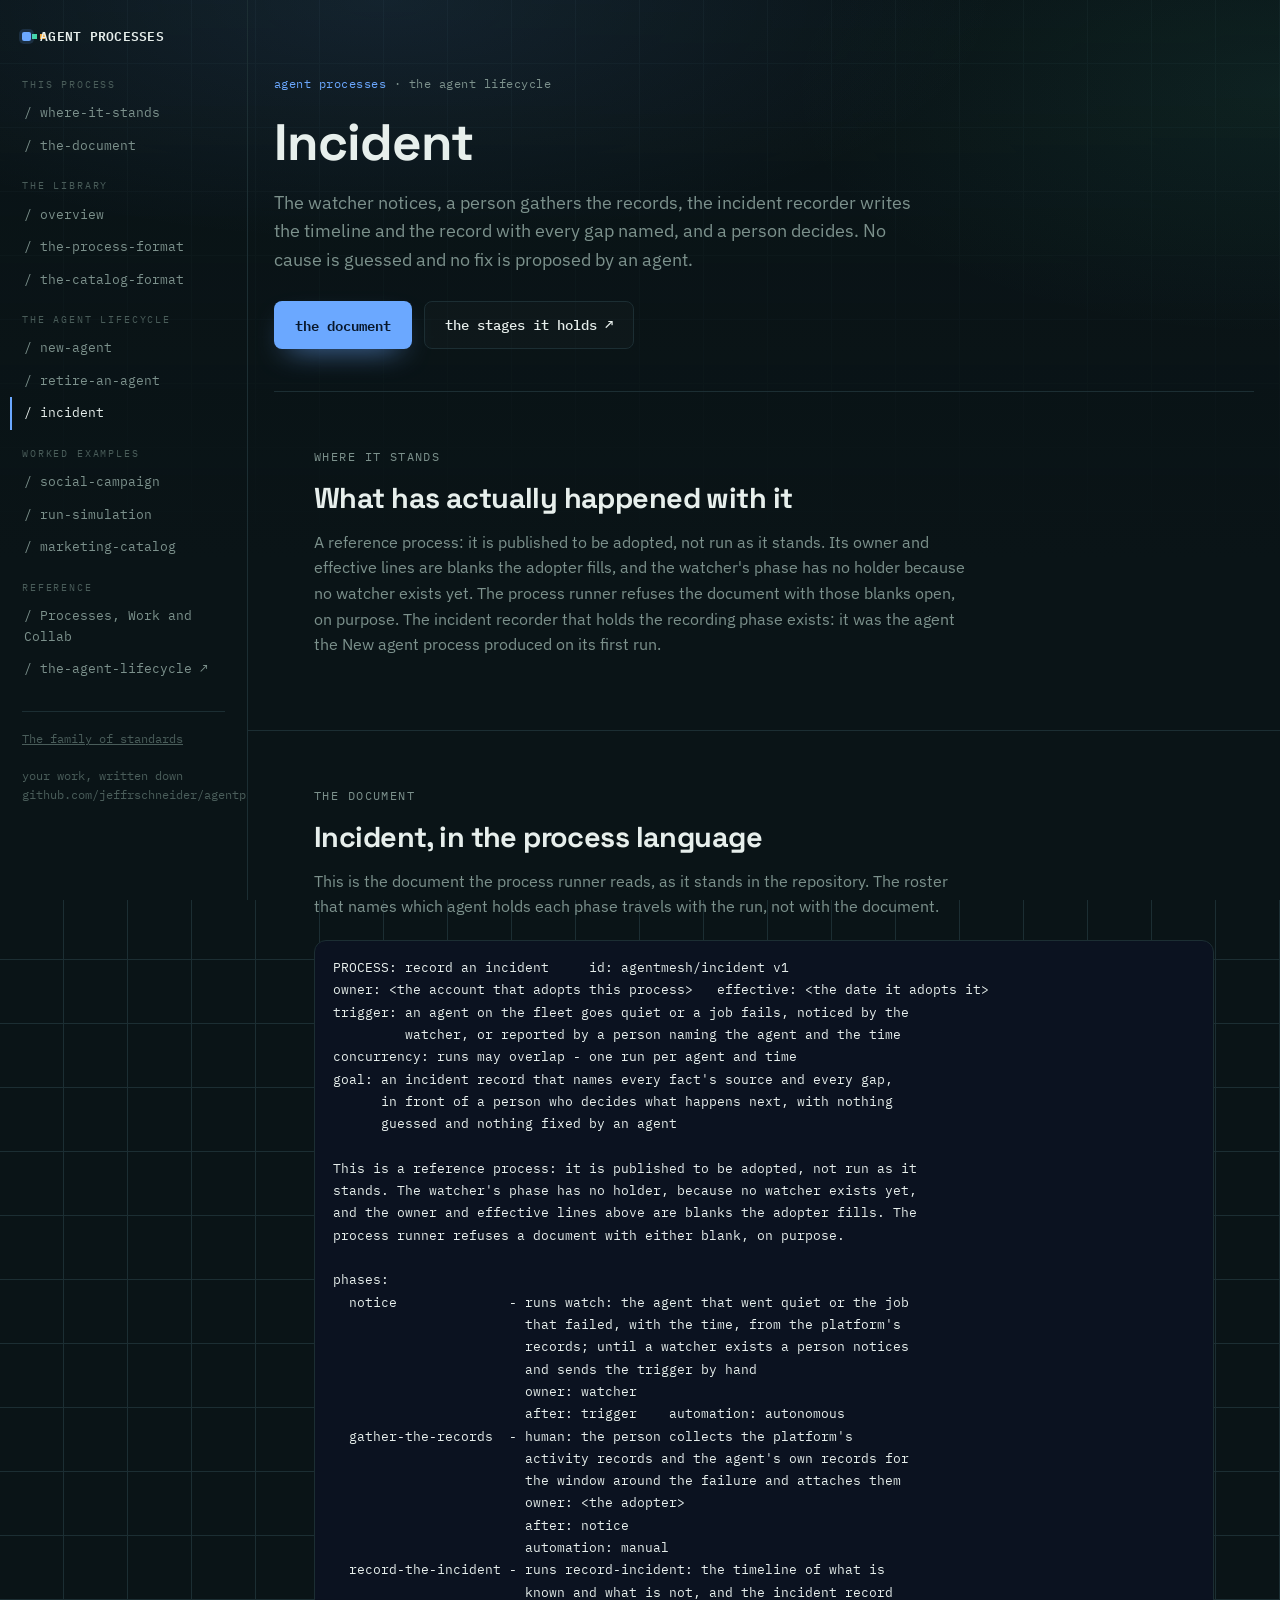
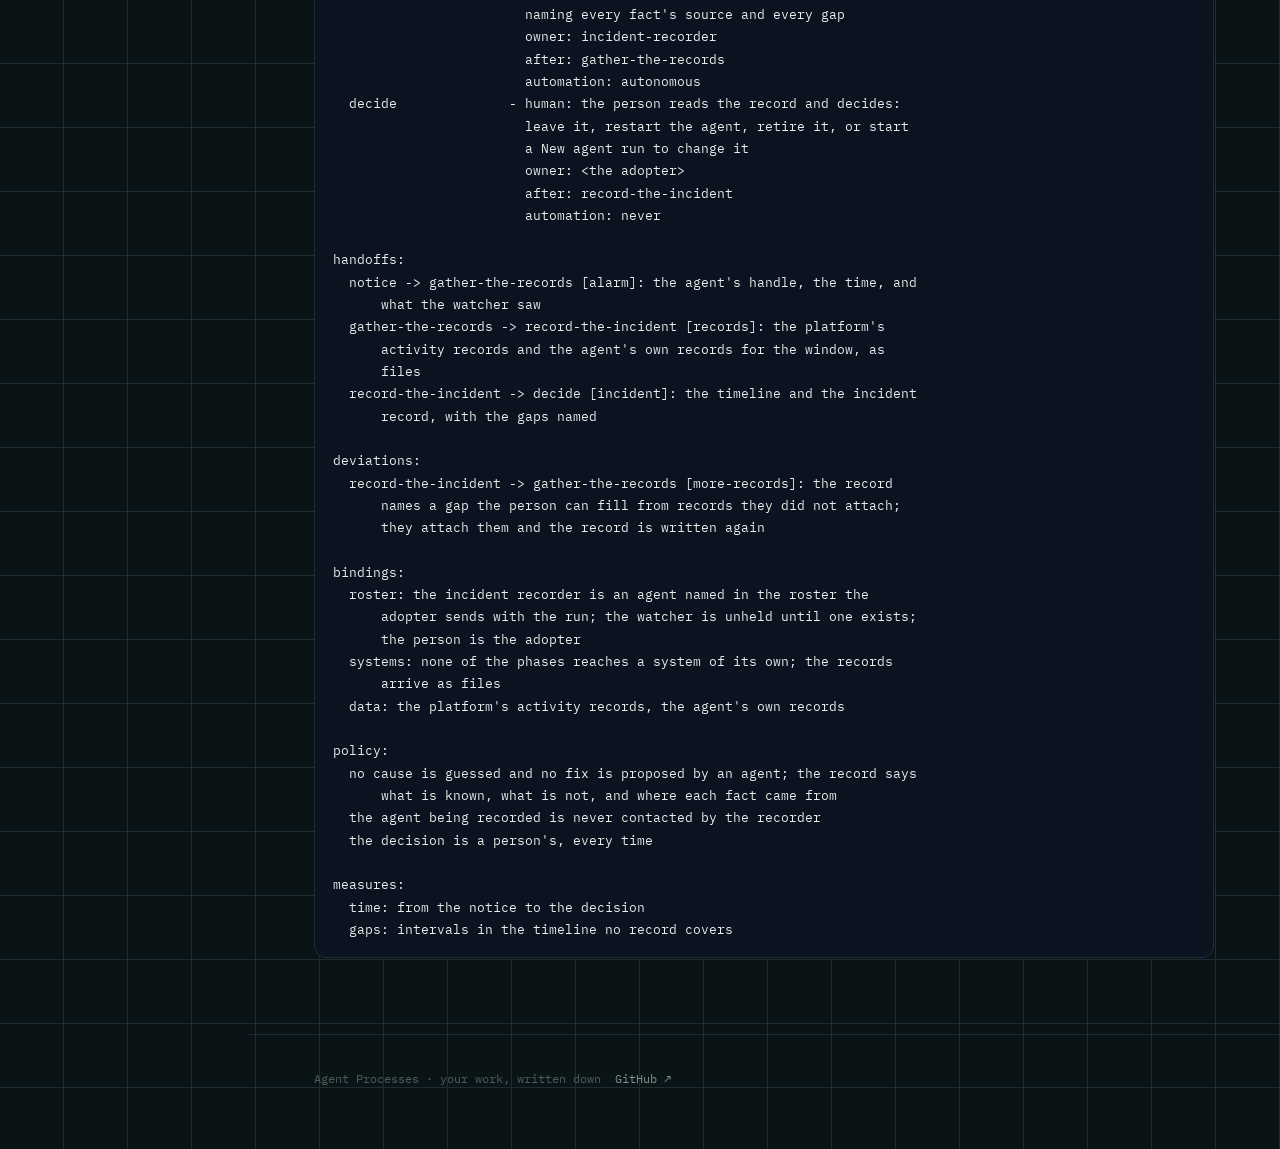
==== incident.html @ 7c1b712c "The agent lifecycle's three processes: New agent, Retire an agent, Incident Each page carries the do" ====
<!DOCTYPE html>
<html lang="en">
<head>
  <meta charset="UTF-8">
  <meta name="viewport" content="width=device-width, initial-scale=1.0">
  <title>Incident · a reference process · Agent Processes</title>
  <meta name="description" content="The reference process for an agent that went quiet or a job that failed: notice, gather the records, record the incident, decide.">
  <link rel="icon" type="image/svg+xml" href="favicon.svg">
  <link rel="preconnect" href="https://fonts.googleapis.com">
  <link rel="preconnect" href="https://fonts.gstatic.com" crossorigin>
  <link href="https://fonts.googleapis.com/css2?family=Space+Grotesk:wght@500;600;700&family=IBM+Plex+Sans:wght@400;500;600&family=IBM+Plex+Mono:wght@400;500;600&display=swap" rel="stylesheet">
  <link rel="stylesheet" href="site.css">
</head>
<body>
  <div class="layout">
    <aside class="rail">
      <a class="brand" href="/"><span class="dot"></span>AGENT PROCESSES</a>
      <nav>
        <div class="grp">this process</div>
        <a href="#status">/ where-it-stands</a>
        <a href="#document">/ the-document</a>
        <div class="grp">the library</div>
        <a href="/">/ overview</a>
        <a href="/#format">/ the-process-format</a>
        <a href="/#catalog">/ the-catalog-format</a>
        <div class="grp">the agent lifecycle</div>
        <a href="new-agent.html">/ new-agent</a>
        <a href="retire-an-agent.html">/ retire-an-agent</a>
        <a class="on" href="incident.html">/ incident</a>
        <div class="grp">worked examples</div>
        <a href="social-campaign.html">/ social-campaign</a>
        <a href="run-simulation.html">/ run-simulation</a>
        <a href="marketing-catalog.html">/ marketing-catalog</a>
        <div class="grp">reference</div>
        <a href="processes-work-and-collab.html">/ Processes, Work and Collab</a>
        <a href="https://agenticdevelopment.ai/">/ the-agent-lifecycle &#8599;</a>
      </nav>
      <div class="foot"><a href="https://agentmesh.ai/standards.html">The family of standards</a><br><br>
      your work, written down<br>github.com/jeffrschneider/agentprocesses</div>
    </aside>
    <main class="main" id="top">
      <div class="wrap hero">
        <span class="eyebrow"><span class="tag">agent processes</span> &middot; the agent lifecycle</span>
        <h1>Incident</h1>
        <p class="lede">The watcher notices, a person gathers the records, the incident recorder writes the timeline and the record with every gap named, and a person decides. No cause is guessed and no fix is proposed by an agent.</p>
        <div class="cta">
          <a class="btn btn-lead" href="#document">the document</a>
          <a class="btn btn-ghost" href="https://agenticdevelopment.ai/stages.html">the stages it holds &#8599;</a>
        </div>
      </div>
      <section class="band" id="status">
        <div class="wrap">
          <p class="kicker">where it stands</p>
          <h2>What has actually happened with it</h2>
          <p>A reference process: it is published to be adopted, not run as it stands. Its owner and effective lines are blanks the adopter fills, and the watcher&#x27;s phase has no holder because no watcher exists yet. The process runner refuses the document with those blanks open, on purpose. The incident recorder that holds the recording phase exists: it was the agent the New agent process produced on its first run.</p>
        </div>
      </section>
      <section class="band" id="document">
        <div class="wrap">
          <p class="kicker">the document</p>
          <h2>Incident, in the process language</h2>
          <p>This is the document the process runner reads, as it stands in the repository. The roster that names which agent holds each phase travels with the run, not with the document.</p>
          <pre class="code">PROCESS: record an incident     id: agentmesh/incident v1
owner: &lt;the account that adopts this process&gt;   effective: &lt;the date it adopts it&gt;
trigger: an agent on the fleet goes quiet or a job fails, noticed by the
         watcher, or reported by a person naming the agent and the time
concurrency: runs may overlap - one run per agent and time
goal: an incident record that names every fact&#x27;s source and every gap,
      in front of a person who decides what happens next, with nothing
      guessed and nothing fixed by an agent

This is a reference process: it is published to be adopted, not run as it
stands. The watcher&#x27;s phase has no holder, because no watcher exists yet,
and the owner and effective lines above are blanks the adopter fills. The
process runner refuses a document with either blank, on purpose.

phases:
  notice              - runs watch: the agent that went quiet or the job
                        that failed, with the time, from the platform&#x27;s
                        records; until a watcher exists a person notices
                        and sends the trigger by hand
                        owner: watcher
                        after: trigger    automation: autonomous
  gather-the-records  - human: the person collects the platform&#x27;s
                        activity records and the agent&#x27;s own records for
                        the window around the failure and attaches them
                        owner: &lt;the adopter&gt;
                        after: notice
                        automation: manual
  record-the-incident - runs record-incident: the timeline of what is
                        known and what is not, and the incident record
                        naming every fact&#x27;s source and every gap
                        owner: incident-recorder
                        after: gather-the-records
                        automation: autonomous
  decide              - human: the person reads the record and decides:
                        leave it, restart the agent, retire it, or start
                        a New agent run to change it
                        owner: &lt;the adopter&gt;
                        after: record-the-incident
                        automation: never

handoffs:
  notice -&gt; gather-the-records [alarm]: the agent&#x27;s handle, the time, and
      what the watcher saw
  gather-the-records -&gt; record-the-incident [records]: the platform&#x27;s
      activity records and the agent&#x27;s own records for the window, as
      files
  record-the-incident -&gt; decide [incident]: the timeline and the incident
      record, with the gaps named

deviations:
  record-the-incident -&gt; gather-the-records [more-records]: the record
      names a gap the person can fill from records they did not attach;
      they attach them and the record is written again

bindings:
  roster: the incident recorder is an agent named in the roster the
      adopter sends with the run; the watcher is unheld until one exists;
      the person is the adopter
  systems: none of the phases reaches a system of its own; the records
      arrive as files
  data: the platform&#x27;s activity records, the agent&#x27;s own records

policy:
  no cause is guessed and no fix is proposed by an agent; the record says
      what is known, what is not, and where each fact came from
  the agent being recorded is never contacted by the recorder
  the decision is a person&#x27;s, every time

measures:
  time: from the notice to the decision
  gaps: intervals in the timeline no record covers
</pre>
        </div>
      </section>
      <footer>
        <div class="wrap">
          <span>Agent Processes &middot; your work, written down</span>
          <a href="https://github.com/jeffrschneider/agentprocesses">GitHub &#8599;</a>
        </div>
      </footer>
    </main>
  </div>
</body>
</html>
---- site.css ----
/* ══════════ THE WIRE : design token system (processes: blue lead) ══════════ */
    :root{
      --ink:#0A1417; --panel:#0F1D22; --line:#1C2E33;
      --paper:#E7EFEC; --dim:#7C918C; --faint:#4A5D5A;
      --signal:#F2A93B; --verify:#43D6A6; --address:#6BA8FF; --broadcast:#B69CFF;
      --lead:var(--address);
      --disp:'Space Grotesk', sans-serif;
      --body:'IBM Plex Sans', system-ui, sans-serif;
      --wire:'IBM Plex Mono', ui-monospace, monospace;
    }
    *{ box-sizing:border-box; }
    html,body{ margin:0; }
    html{ scroll-behavior:smooth; }
    body{ background:var(--ink); color:var(--paper); font-family:var(--body);
      font-size:16px; line-height:1.6; -webkit-font-smoothing:antialiased;
      background-image:
        linear-gradient(var(--line) 1px, transparent 1px),
        linear-gradient(90deg, var(--line) 1px, transparent 1px);
      background-size:64px 64px, 64px 64px;
      background-position:-1px -1px;
    }
    body::before{
      content:""; position:fixed; inset:0; z-index:0; pointer-events:none;
      background:
        radial-gradient(80% 45% at 30% 0%, rgba(107,168,255,.10), transparent 60%),
        radial-gradient(70% 50% at 100% 10%, rgba(67,214,166,.07), transparent 55%),
        linear-gradient(180deg, rgba(10,20,23,.72), var(--ink) 62%);
    }
    a{ color:inherit; }

    .layout{ position:relative; z-index:1; display:grid; grid-template-columns:248px 1fr; min-height:100vh; }
    .rail{ border-right:1px solid var(--line); padding:26px 22px; position:sticky; top:0; align-self:start; height:100vh; overflow-y:auto; scrollbar-width:thin; }
    .brand{ font-family:var(--wire); font-weight:600; font-size:.82rem; letter-spacing:.02em;
      display:flex; align-items:center; gap:9px; color:var(--paper); text-decoration:none; margin-bottom:30px; }
    .brand .dot{ width:9px; height:9px; border-radius:2px; background:var(--lead);
      box-shadow:0 0 0 3px rgba(107,168,255,.15), 8px 0 0 -2px var(--verify), 16px 0 0 -2px var(--signal); }
    .rail .grp{ font-family:var(--wire); font-size:.64rem; letter-spacing:.18em; text-transform:uppercase;
      color:var(--faint); margin:16px 0 4px; }
    .rail .grp:first-child{ margin-top:0; }
    .rail nav a{ display:block; font-family:var(--wire); font-size:.8rem; color:var(--dim);
      text-decoration:none; padding:6px 0; border-left:2px solid transparent; padding-left:12px; margin-left:-12px; }
    .rail nav a:hover{ color:var(--paper); }
    .rail nav a.on{ color:var(--paper); border-left-color:var(--lead); }
    .rail .foot{ margin-top:26px; padding-top:18px; border-top:1px solid var(--line);
      font-family:var(--wire); font-size:.72rem; color:var(--faint); }

    .main{ min-width:0; }
    .wrap{ max-width:980px; margin:0 auto; padding:0 40px; }

    .eyebrow{ font-family:var(--wire); font-size:.76rem; letter-spacing:.04em; color:var(--dim); }
    .eyebrow .tag{ color:var(--lead); }
    h1,h2,h3{ font-family:var(--disp); font-weight:700; letter-spacing:-.02em; line-height:1.08; }
    .lede{ color:var(--dim); font-size:1.12rem; max-width:60ch; }

    .hero{ padding:74px 0 42px; border-bottom:1px solid var(--line); }
    .hero .eyebrow{ margin-bottom:22px; display:block; }
    .hero h1{ font-size:clamp(2.2rem,4.6vw,3.2rem); margin:0 0 18px; }
    .hero h1 .am{ color:var(--lead); }

    section.band{ padding:56px 0; border-bottom:1px solid var(--line); }
    section.band h2{ font-size:1.8rem; margin:0 0 14px; }
    section.band h3{ font-size:1.15rem; margin:38px 0 10px; }
    section.band p{ color:var(--dim); max-width:66ch; }
    section.band p b, section.band li b{ color:var(--paper); font-weight:600; }
    .kicker{ font-family:var(--wire); font-size:.74rem; letter-spacing:.12em; text-transform:uppercase;
      color:var(--faint); margin:0 0 16px; }

    ul.plain{ margin:18px 0 0; padding-left:20px; color:var(--dim); max-width:70ch; }
    ul.plain li{ margin:10px 0; }
    ul.plain b{ color:var(--paper); font-weight:600; }

    .callout{ border:1px solid var(--line); border-left:3px solid var(--lead); border-radius:10px;
      background:var(--panel); padding:14px 18px; margin:22px 0; max-width:70ch; }
    .callout.violet{ border-left-color:var(--broadcast); }
    .callout .t{ font-family:var(--wire); font-size:.74rem; letter-spacing:.1em; text-transform:uppercase;
      color:var(--faint); margin-bottom:6px; }
    .callout p{ margin:6px 0 0; color:var(--dim); }
    .callout p:first-of-type{ margin-top:0; }
    .callout p b{ color:var(--paper); }

    pre.code{ background:#0b1220; border:1px solid var(--line); border-radius:12px; padding:16px 18px;
      overflow-x:auto; font-family:var(--wire); font-size:.82rem; line-height:1.7; color:var(--paper); margin:20px 0; }
    pre.code .c{ color:var(--faint); }
    pre.code .k{ color:var(--lead); }

    /* process maps */
    .pmap{ display:block; width:100%; height:auto; margin:22px 0 6px; color:var(--faint); }
    .pn rect{ fill:rgba(255,255,255,.025); stroke:var(--c); stroke-width:1.2; }
    .pn-n{ font-family:var(--wire); font-size:11px; fill:var(--paper); }
    .pn-s{ font-family:var(--wire); font-size:8.4px; fill:var(--c); }
    .pn-a{ font-family:var(--wire); font-size:8.4px; fill:var(--faint); text-anchor:end; }
    .pe{ fill:none; stroke:var(--line); stroke-width:1.4; }
    .pe.dash{ stroke-dasharray:4 4; }
    .pe-l{ font-family:var(--wire); font-size:8.4px; fill:var(--faint); text-anchor:middle; }
    .cn rect{ fill:rgba(255,255,255,.025); stroke:var(--c); stroke-width:1.2; }
    .cn-n{ font-family:var(--wire); font-size:10.5px; fill:var(--paper); }
    .cn-f{ font-family:var(--wire); font-size:10px; fill:var(--signal); text-anchor:end; }
    .legend{ display:flex; gap:18px; flex-wrap:wrap; font-family:var(--wire); font-size:.72rem;
      color:var(--faint); margin:2px 0 0; }
    .legend i{ width:9px; height:9px; border-radius:2px; display:inline-block; margin-right:7px; vertical-align:0; }

    .scroll{ overflow-x:auto; }
    table.tbl{ width:100%; border-collapse:collapse; margin:20px 0; font-size:.86rem; }
    table.tbl th{ text-align:left; font-family:var(--wire); font-size:.68rem; letter-spacing:.1em;
      text-transform:uppercase; color:var(--faint); border-bottom:1px solid var(--line);
      padding:8px 14px 8px 0; font-weight:500; white-space:nowrap; }
    table.tbl td{ border-bottom:1px solid var(--line); padding:10px 14px 10px 0; color:var(--dim); vertical-align:top; }
    table.tbl td b{ color:var(--paper); font-weight:600; }
    table.tbl td.mono, table.tbl td code{ font-family:var(--wire); font-size:.82rem; color:var(--paper); }

    .cta{ display:flex; gap:12px; flex-wrap:wrap; margin-top:26px; }
    .btn{ font-family:var(--wire); font-size:.86rem; font-weight:500; text-decoration:none;
      padding:12px 20px; border-radius:8px; border:1px solid transparent; display:inline-flex; align-items:center; gap:8px;
      transition:transform .16s ease, box-shadow .2s ease, border-color .2s ease; }
    .btn-lead{ background:var(--lead); color:#08172b; font-weight:600;
      box-shadow:0 12px 30px -14px rgba(107,168,255,.8); }
    .btn-lead:hover{ transform:translateY(-2px); }
    .btn-ghost{ border-color:var(--line); color:var(--paper); background:rgba(255,255,255,.02); }
    .btn-ghost:hover{ border-color:var(--dim); transform:translateY(-2px); }

    footer{ padding:34px 0 60px; }
    footer .wrap{ font-family:var(--wire); font-size:.78rem; color:var(--faint); display:flex; gap:14px; flex-wrap:wrap; }
    footer a{ color:var(--dim); text-decoration:none; }

    @media (max-width:900px){
      .layout{ grid-template-columns:1fr; }
      .rail{ position:static; height:auto; border-right:0; border-bottom:1px solid var(--line); }
    }
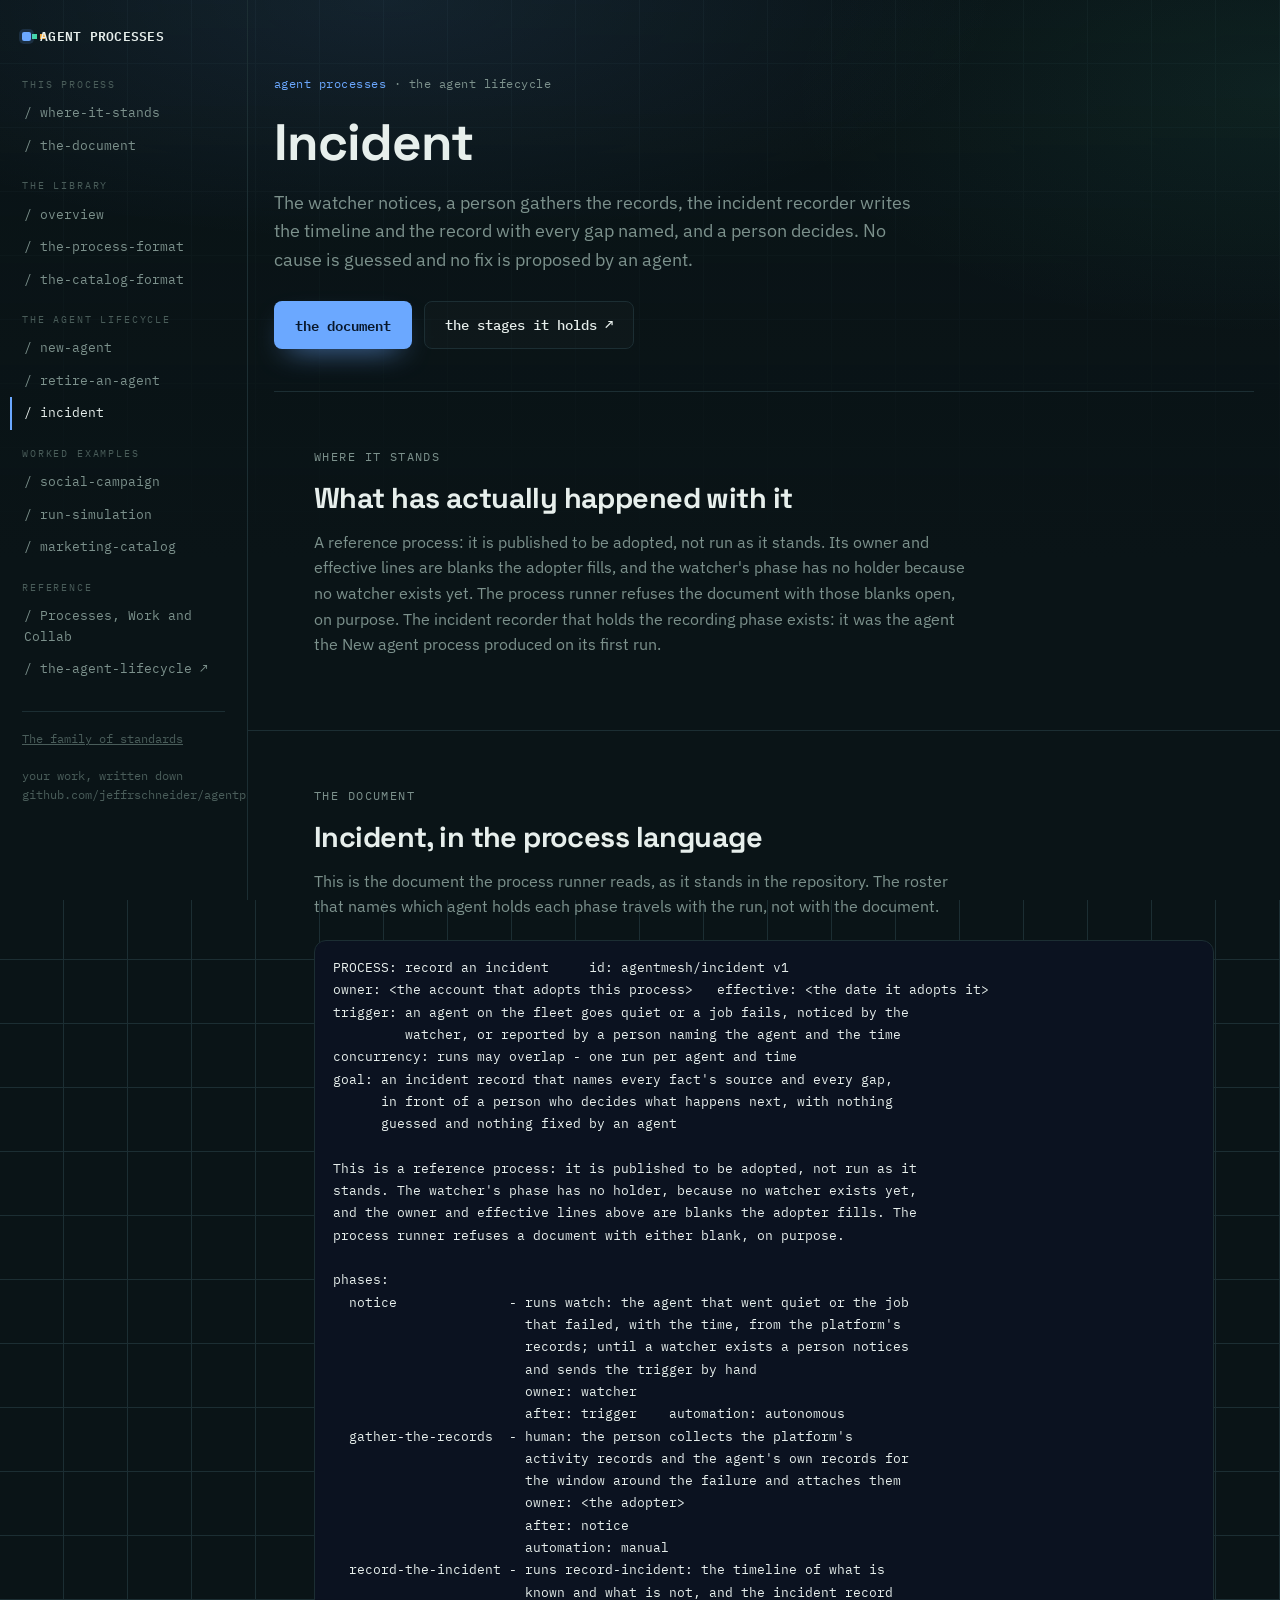
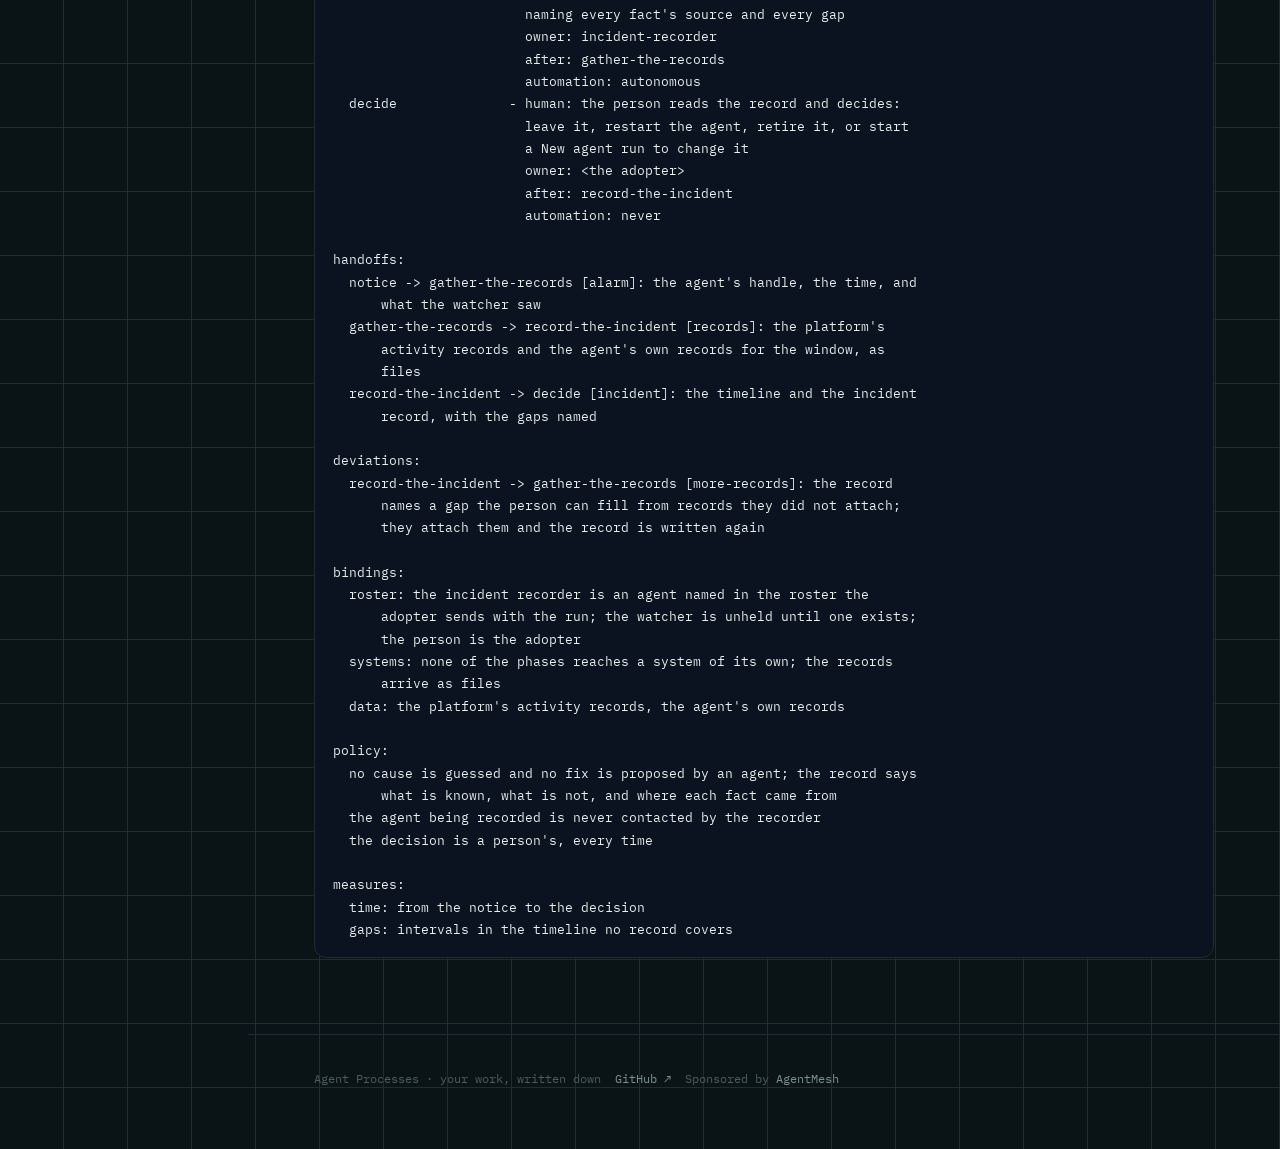
==== commit d7102ee3: "Sponsored by AgentMesh on every page A small footer line on each page, linking to https://agentmesh." ====
--- a/incident.html
+++ b/incident.html
@@ -5,6 +5,16 @@
   <meta name="viewport" content="width=device-width, initial-scale=1.0">
   <title>Incident · a reference process · Agent Processes</title>
   <meta name="description" content="The reference process for an agent that went quiet or a job that failed: notice, gather the records, record the incident, decide.">
+  <meta property="og:type" content="website">
+  <meta property="og:site_name" content="Agent Processes">
+  <meta property="og:title" content="Incident · a reference process · Agent Processes">
+  <meta property="og:description" content="The reference process for an agent that went quiet or a job that failed: notice, gather the records, record the incident, decide.">
+  <meta property="og:url" content="https://agentprocesses.ai/incident.html">
+  <meta property="og:image" content="https://agentprocesses.ai/brand/png/og-image.png">
+  <meta property="og:image:width" content="1200">
+  <meta property="og:image:height" content="630">
+  <meta property="og:image:alt" content="Agent Processes: digitize your processes so agents can run them. agentprocesses.ai">
+  <meta name="twitter:card" content="summary_large_image">
   <link rel="icon" type="image/svg+xml" href="favicon.svg">
   <link rel="preconnect" href="https://fonts.googleapis.com">
   <link rel="preconnect" href="https://fonts.gstatic.com" crossorigin>
@@ -138,6 +148,7 @@
         <div class="wrap">
           <span>Agent Processes &middot; your work, written down</span>
           <a href="https://github.com/jeffrschneider/agentprocesses">GitHub &#8599;</a>
+          <span>Sponsored by <a href="https://agentmesh.ai/">AgentMesh</a></span>
         </div>
       </footer>
     </main>
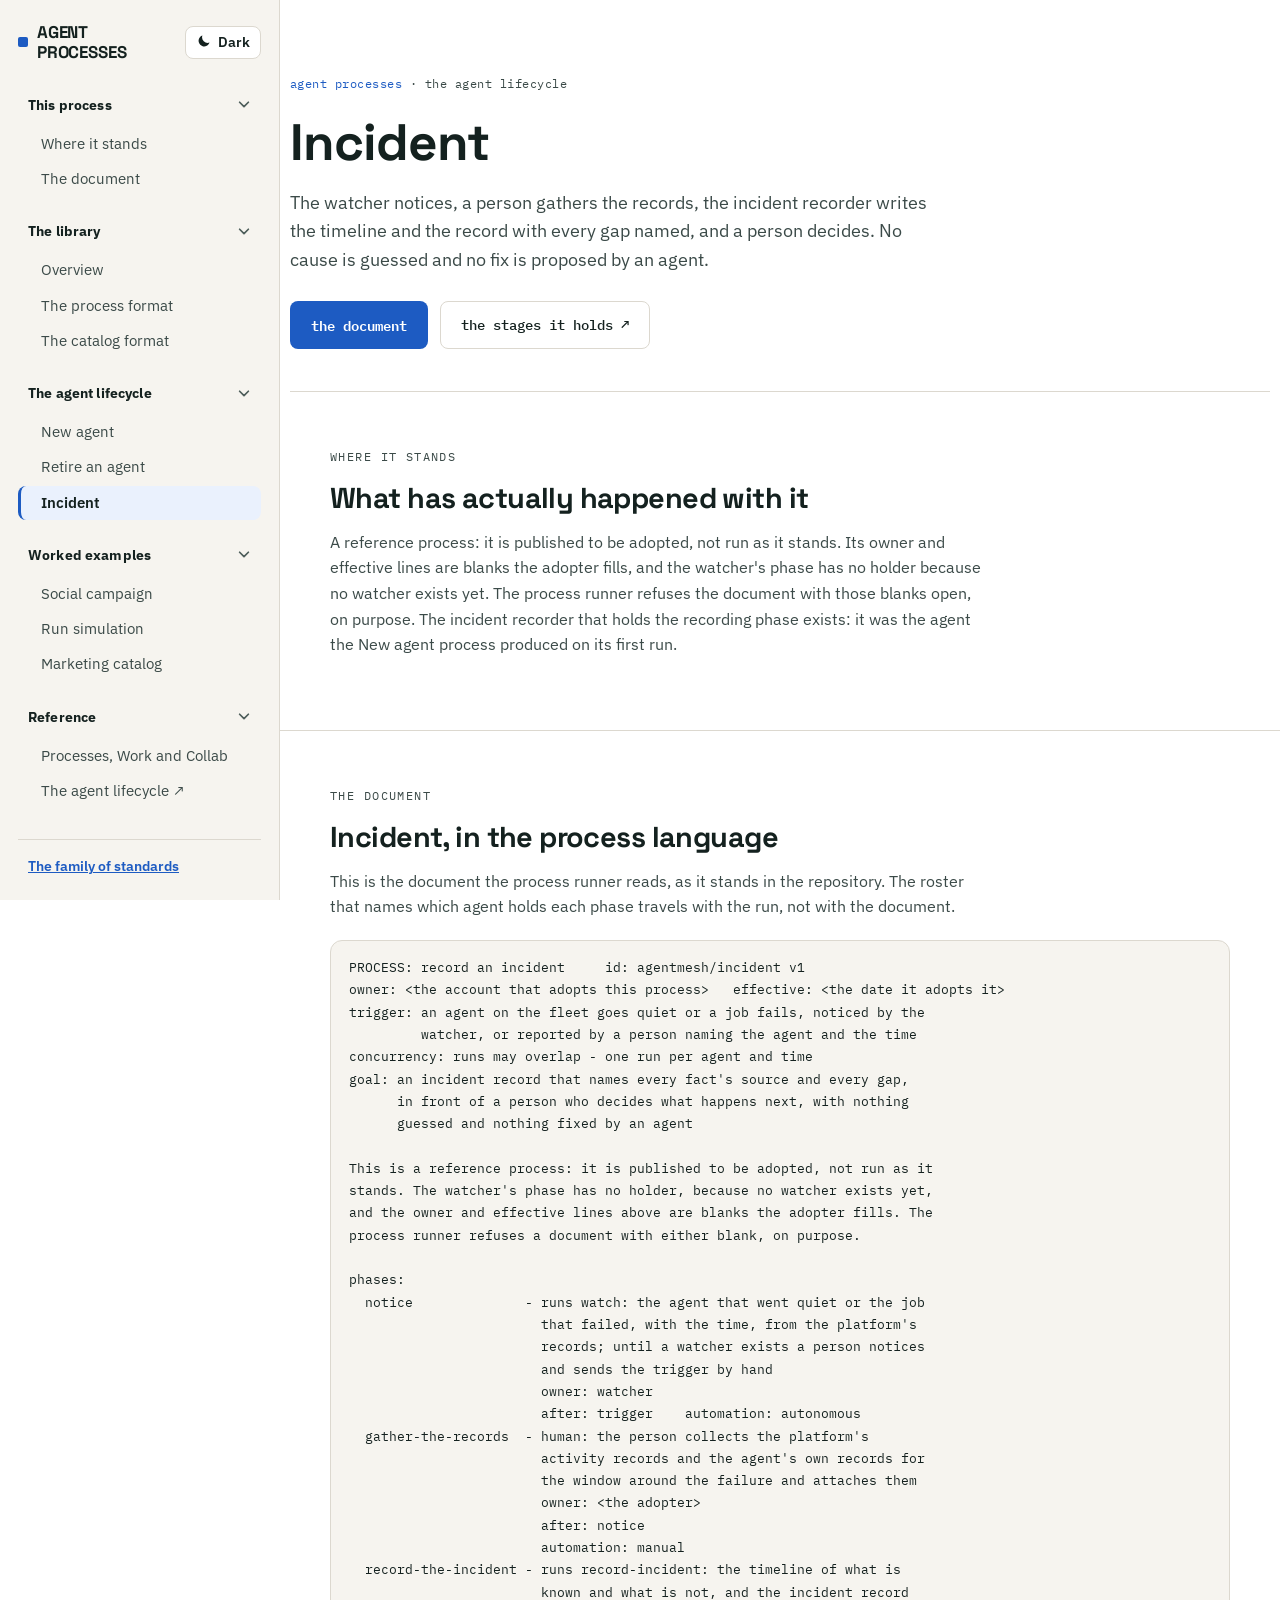
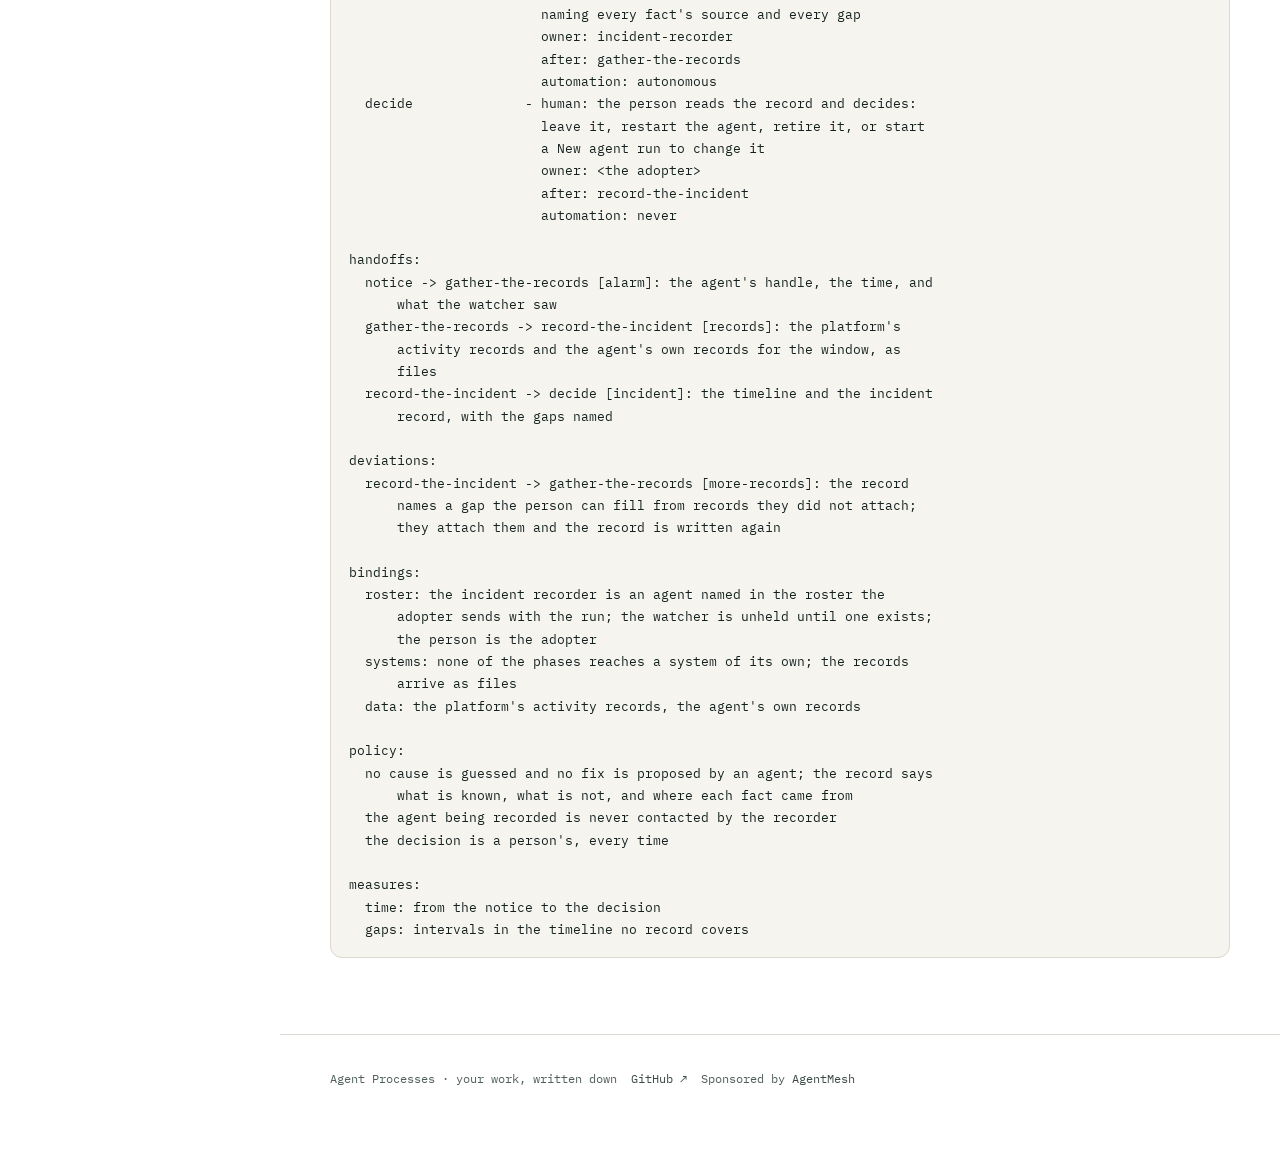
==== commit 0509dab6: "Readable by default: light theme with a Dark switch, a plain menu, a contrast gate The site was dark" ====
--- a/incident.html
+++ b/incident.html
@@ -2,6 +2,7 @@
 <html lang="en">
 <head>
   <meta charset="UTF-8">
+  <script async src="/ga.js"></script>
   <meta name="viewport" content="width=device-width, initial-scale=1.0">
   <title>Incident · a reference process · Agent Processes</title>
   <meta name="description" content="The reference process for an agent that went quiet or a job that failed: notice, gather the records, record the incident, decide.">
@@ -20,32 +21,58 @@
   <link rel="preconnect" href="https://fonts.gstatic.com" crossorigin>
   <link href="https://fonts.googleapis.com/css2?family=Space+Grotesk:wght@500;600;700&family=IBM+Plex+Sans:wght@400;500;600&family=IBM+Plex+Mono:wght@400;500;600&display=swap" rel="stylesheet">
   <link rel="stylesheet" href="site.css">
+  <link rel="stylesheet" href="/theme.css">
+  <script src="/theme.js"></script>
 </head>
 <body>
   <div class="layout">
-    <aside class="rail">
-      <a class="brand" href="/"><span class="dot"></span>AGENT PROCESSES</a>
-      <nav>
-        <div class="grp">this process</div>
-        <a href="#status">/ where-it-stands</a>
-        <a href="#document">/ the-document</a>
-        <div class="grp">the library</div>
-        <a href="/">/ overview</a>
-        <a href="/#format">/ the-process-format</a>
-        <a href="/#catalog">/ the-catalog-format</a>
-        <div class="grp">the agent lifecycle</div>
-        <a href="new-agent.html">/ new-agent</a>
-        <a href="retire-an-agent.html">/ retire-an-agent</a>
-        <a class="on" href="incident.html">/ incident</a>
-        <div class="grp">worked examples</div>
-        <a href="social-campaign.html">/ social-campaign</a>
-        <a href="run-simulation.html">/ run-simulation</a>
-        <a href="marketing-catalog.html">/ marketing-catalog</a>
-        <div class="grp">reference</div>
-        <a href="processes-work-and-collab.html">/ Processes, Work and Collab</a>
-        <a href="https://agenticdevelopment.ai/">/ the-agent-lifecycle &#8599;</a>
+    <aside class="rail sidenav" id="sidenav">
+      <div class="sn-head">
+        <a class="sn-brand" href="/"><span class="dot"></span>AGENT PROCESSES</a>
+        <button class="sn-btn" id="theme-toggle" type="button" aria-label="Switch between light and dark"><span class="sn-to-dark"><svg viewBox="0 0 16 16" aria-hidden="true"><path d="M13.5 9.6A5.6 5.6 0 0 1 6.4 2.5a5.6 5.6 0 1 0 7.1 7.1z" fill="currentColor"/></svg></span><span class="sn-to-light"><svg viewBox="0 0 16 16" aria-hidden="true"><circle cx="8" cy="8" r="3.2" fill="currentColor"/><g stroke="currentColor" stroke-width="1.6" stroke-linecap="round"><path d="M8 1v1.8M8 13.2V15M1 8h1.8M13.2 8H15M3 3l1.3 1.3M11.7 11.7L13 13M3 13l1.3-1.3M11.7 4.3L13 3"/></g></svg></span><span class="sn-to-dark">Dark</span><span class="sn-to-light">Light</span></button>
+        <button class="sn-btn sn-menu" id="menu-toggle" type="button" aria-expanded="false" aria-controls="sidenav"><svg viewBox="0 0 16 16" aria-hidden="true"><path d="M2 4h12M2 8h12M2 12h12" stroke="currentColor" stroke-width="1.8" stroke-linecap="round"/></svg>Menu</button>
+      </div>
+      <nav class="sn-nav" aria-label="agentprocesses.ai">
+        <details class="sn-sec" open>
+          <summary>This process<svg class="sn-chev" viewBox="0 0 16 16" aria-hidden="true"><path d="M6 3l5 5-5 5" fill="none" stroke="currentColor" stroke-width="2" stroke-linecap="round" stroke-linejoin="round"/></svg></summary>
+          <div class="sn-items">
+          <a href="#status">Where it stands</a>
+          <a href="#document">The document</a>
+          </div>
+        </details>
+        <details class="sn-sec" open>
+          <summary>The library<svg class="sn-chev" viewBox="0 0 16 16" aria-hidden="true"><path d="M6 3l5 5-5 5" fill="none" stroke="currentColor" stroke-width="2" stroke-linecap="round" stroke-linejoin="round"/></svg></summary>
+          <div class="sn-items">
+          <a href="/">Overview</a>
+          <a href="/#format">The process format</a>
+          <a href="/#catalog">The catalog format</a>
+          </div>
+        </details>
+        <details class="sn-sec" open>
+          <summary>The agent lifecycle<svg class="sn-chev" viewBox="0 0 16 16" aria-hidden="true"><path d="M6 3l5 5-5 5" fill="none" stroke="currentColor" stroke-width="2" stroke-linecap="round" stroke-linejoin="round"/></svg></summary>
+          <div class="sn-items">
+          <a href="new-agent.html">New agent</a>
+          <a href="retire-an-agent.html">Retire an agent</a>
+          <a class="on" href="incident.html">Incident</a>
+          </div>
+        </details>
+        <details class="sn-sec" open>
+          <summary>Worked examples<svg class="sn-chev" viewBox="0 0 16 16" aria-hidden="true"><path d="M6 3l5 5-5 5" fill="none" stroke="currentColor" stroke-width="2" stroke-linecap="round" stroke-linejoin="round"/></svg></summary>
+          <div class="sn-items">
+          <a href="social-campaign.html">Social campaign</a>
+          <a href="run-simulation.html">Run simulation</a>
+          <a href="marketing-catalog.html">Marketing catalog</a>
+          </div>
+        </details>
+        <details class="sn-sec" open>
+          <summary>Reference<svg class="sn-chev" viewBox="0 0 16 16" aria-hidden="true"><path d="M6 3l5 5-5 5" fill="none" stroke="currentColor" stroke-width="2" stroke-linecap="round" stroke-linejoin="round"/></svg></summary>
+          <div class="sn-items">
+          <a href="processes-work-and-collab.html">Processes, Work and Collab</a>
+          <a href="https://agenticdevelopment.ai/">The agent lifecycle &#8599;</a>
+          </div>
+        </details>
       </nav>
-      <div class="foot"><a href="https://agentmesh.ai/standards.html">The family of standards</a><br><br>
+      <div class="sn-foot"><a href="https://agentmesh.ai/standards.html">The family of standards</a><br><br>
       your work, written down<br>github.com/jeffrschneider/agentprocesses</div>
     </aside>
     <main class="main" id="top">
--- a/site.css
+++ b/site.css
@@ -78,7 +78,7 @@
     .callout p:first-of-type{ margin-top:0; }
     .callout p b{ color:var(--paper); }
 
-    pre.code{ background:#0b1220; border:1px solid var(--line); border-radius:12px; padding:16px 18px;
+    pre.code{ background:var(--bg); border:1px solid var(--line); border-radius:12px; padding:16px 18px;
       overflow-x:auto; font-family:var(--wire); font-size:.82rem; line-height:1.7; color:var(--paper); margin:20px 0; }
     pre.code .c{ color:var(--faint); }
     pre.code .k{ color:var(--lead); }
@@ -112,7 +112,7 @@
     .btn{ font-family:var(--wire); font-size:.86rem; font-weight:500; text-decoration:none;
       padding:12px 20px; border-radius:8px; border:1px solid transparent; display:inline-flex; align-items:center; gap:8px;
       transition:transform .16s ease, box-shadow .2s ease, border-color .2s ease; }
-    .btn-lead{ background:var(--lead); color:#08172b; font-weight:600;
+    .btn-lead{ background:var(--lead); color:var(--on-accent); font-weight:600;
       box-shadow:0 12px 30px -14px rgba(107,168,255,.8); }
     .btn-lead:hover{ transform:translateY(-2px); }
     .btn-ghost{ border-color:var(--line); color:var(--paper); background:rgba(255,255,255,.02); }
--- a/theme.css
+++ b/theme.css
@@ -0,0 +1,143 @@
+/* The family palette, the left menu and the light/dark switch, shared by the
+   AgentMesh standards sites. Every page loads this after its own styles, so
+   the tokens here replace the page's. Light is the default; dark only when
+   the reader presses the switch (theme.js). Ratios are WCAG 2 contrast,
+   measured: body text 7:1 or more, every other piece of text 4.5:1 or more at
+   any size, and deploy.sh refuses to publish below that
+   (tools/contrast-gate.mjs). No text is faded with opacity or a translucent
+   colour. Only the block marked "this site" differs between the sites. */
+
+/* ── Light ── */
+:root{
+  --bg:#FFFFFF;          /* page */
+  --surface:#F6F4EF;     /* menu, cards, panels */
+  --surface-2:#EEEBE3;   /* a panel inside a panel */
+  --line:#DCD8CF; --f-line:#DCD8CF;  /* borders only, never text */
+  --text:#14211F;        /* 16.57 on bg, 15.08 on surface, 13.91 on surface-2 */
+  --text-2:#3B4A48;      /*  9.30 on bg,  8.46 on surface */
+  --text-3:#4F5F5C;      /*  6.72 on bg,  6.12 on surface,  5.64 on surface-2 */
+  --amber:#8A4B00;  --amber-tint:#FDF1E0;   /* 6.80 on bg, 6.10 on tint, 5.71 on surface-2 */
+  --gold:#6B5400;   --gold-tint:#FBF3D9;    /* 7.26 on bg, 6.54 on tint, 6.09 on surface-2 */
+  --blue:#1D5BC2;   --blue-tint:#EAF1FD;    /* 6.31 on bg, 5.56 on tint, 5.30 on surface-2 */
+  --violet:#6340C4; --violet-tint:#F1ECFC;  /* 6.86 on bg, 5.93 on tint */
+  --mint:#0A5E49;   --mint-tint:#E3F1EB;    /* 7.75 on bg, 6.66 on tint */
+  --slate:#46596B;  --slate-tint:#EDF1F5;   /* 7.24 on bg, 6.38 on tint */
+  --red:#B3261E;    --red-tint:#FCEBEA;     /* 6.54 on bg, 5.67 on tint, 5.49 on surface-2 */
+  --on-accent:#FFFFFF;   /* text on an accent fill: 6.31 on blue, the lowest */
+}
+
+/* ── Dark (the switch) ── */
+:root[data-theme="dark"]{
+  --bg:#10191C; --surface:#16232A; --surface-2:#1C2B32; --line:#2A3B40; --f-line:#2A3B40;
+  --text:#E9F0EE;       /* 15.42 on bg, 13.89 on surface */
+  --text-2:#C3D0CD;      /* 11.23 on bg, 10.11 on surface */
+  --text-3:#A7B6B2;      /*  8.47 on bg,  7.63 on surface, 6.92 on surface-2 */
+  --amber:#F2A93B;  --amber-tint:#2A2418;   /* 8.93 on bg, 7.71 on tint */
+  --gold:#E9C46A;   --gold-tint:#29240F;    /* 10.67 on bg, 9.29 on tint */
+  --blue:#8AB8FF;   --blue-tint:#172636;    /* 8.81 on bg, 7.59 on tint, 7.20 on surface-2 */
+  --violet:#C2AEFF; --violet-tint:#221F35;  /* 9.16 on bg, 8.20 on tint */
+  --mint:#4FD9AB;   --mint-tint:#15302A;    /* 10.06 on bg, 7.96 on tint */
+  --slate:#9FB4C8;  --slate-tint:#1A2530;   /* 8.35 on bg, 7.28 on tint */
+  --red:#F2726B;    --red-tint:#2E1A1A;     /* 6.28 on bg, 5.78 on tint */
+  --on-accent:#10191C;   /* 8.81 on blue, the lowest */
+  color-scheme:dark;
+}
+
+/* ── The names the site's own CSS was written with, mapped onto the palette ── */
+:root, :root[data-theme="dark"]{
+  --ink:var(--bg); --panel:var(--surface); --panel-2:var(--surface-2);
+  --paper:var(--text); --dim:var(--text-2); --faint:var(--text-3);
+  --signal:var(--amber); --verify:var(--mint); --address:var(--blue); --broadcast:var(--violet);
+  --enforced:var(--mint); --evidence:var(--blue); --recorded:var(--amber);
+  /* this site */
+  --accent:var(--blue); --accent-tint:var(--blue-tint); --accent-text:var(--blue);
+  --lead:var(--blue);
+}
+
+/* The simulations set the old names on themselves, so they are mapped there
+   too. --f-line is --line under another name: a component cannot point its
+   own --line at the page's. */
+:root .acsim{
+  --ink:var(--bg); --panel:var(--surface); --line:var(--f-line);
+  --paper:var(--text); --dim:var(--text-2); --faint:var(--text-3);
+  --signal:var(--amber); --verify:var(--mint); --address:var(--blue); --broadcast:var(--violet);
+}
+
+/* The simulations faded what is pending, muted, gone or disabled with
+   opacity, which fades its words too. Here everything stays at full strength
+   and those states show in grey instead. */
+:root .acsim .ps-ph, :root .acsim .ps-runhead, :root .acsim .ps-lane{ opacity:1; }
+:root .acsim .acsim-btn:disabled{ opacity:1; color:var(--text-3); }
+:root .acsim .acn[data-s="muted"], :root .acsim .acn[data-s="out"]{ opacity:1; --c:var(--text-3); }
+
+/* ── The page ── */
+:root body{ background:var(--bg); background-image:none; color:var(--text); }
+:root body::before, :root body::after{ content:none; display:none; }
+:root body > .layout{ grid-template-columns:280px minmax(0,1fr); gap:0; padding:0; }
+:root a:focus-visible{ outline-color:var(--accent); }
+
+/* ── The left menu ── */
+.rail.sidenav, .sidenav{ background:var(--surface); border-right:1px solid var(--line); position:sticky; top:0;
+  align-self:start; height:100vh; overflow-y:auto; scrollbar-width:thin; padding:22px 18px 28px;
+  z-index:10; font-family:var(--body); margin:0; }
+.sn-head{ display:flex; align-items:center; gap:10px; margin:0 0 22px; }
+.sidenav .sn-brand{ display:flex; align-items:center; gap:9px; color:var(--text); text-decoration:none;
+  font-family:var(--disp); font-weight:700; font-size:1.06rem; letter-spacing:-.01em; line-height:1.2; min-width:0; }
+.sidenav .sn-brand .dot{ width:10px; height:10px; border-radius:2px; background:var(--accent); flex:none; box-shadow:none; }
+.sidenav .sn-btn{ margin-left:auto; display:inline-flex; align-items:center; gap:6px; font-family:var(--body);
+  font-size:.85rem; font-weight:600; line-height:1.2; color:var(--text); background:var(--bg);
+  border:1px solid var(--line); border-radius:8px; padding:6px 10px; cursor:pointer; flex:none; }
+.sidenav .sn-btn:hover{ border-color:var(--text-3); }
+.sidenav .sn-btn svg{ width:16px; height:16px; }
+.sn-to-light{ display:none; }
+:root[data-theme="dark"] .sn-to-dark{ display:none; }
+:root[data-theme="dark"] .sn-to-light{ display:inline; }
+.sidenav .sn-btn.sn-menu{ display:none; margin-left:0; }
+.sidenav .sn-nav{ display:block; margin:0; padding:0; }
+.sidenav .sn-sec{ margin:0 0 6px; }
+.sidenav .sn-sec > summary{ list-style:none; cursor:pointer; display:flex; align-items:center; gap:8px;
+  font-family:var(--body); font-size:.9rem; font-weight:700; letter-spacing:.01em; text-transform:none;
+  color:var(--text); padding:8px 10px; border-radius:8px; }
+.sidenav .sn-sec > summary::-webkit-details-marker{ display:none; }
+.sidenav .sn-sec > summary:hover{ background:var(--bg); }
+.sidenav .sn-chev{ margin-left:auto; width:14px; height:14px; color:var(--text-3); transition:transform .15s ease; flex:none; }
+.sidenav .sn-sec[open] > summary .sn-chev{ transform:rotate(90deg); }
+.sidenav .sn-items{ padding:2px 0 8px; }
+.sidenav .sn-items a{ display:block; font-family:var(--body); font-size:.9375rem; font-weight:400; line-height:1.35;
+  letter-spacing:normal; text-transform:none; color:var(--text-2); text-decoration:none;
+  padding:7px 10px 7px 20px; margin:1px 0; border-radius:8px; border:0; border-left:3px solid transparent; background:none; }
+.sidenav .sn-items a:hover{ color:var(--text); background:var(--bg); }
+.sidenav .sn-items a.on{ color:var(--text); font-weight:600; background:var(--accent-tint); border-left-color:var(--accent); }
+.sidenav .sn-ext{ font-size:.8em; margin-left:3px; }
+.sidenav .sn-foot{ margin-top:22px; padding:16px 10px 0; border-top:1px solid var(--line); font-family:var(--body);
+  font-size:.85rem; color:var(--text-3); line-height:1.5; }
+.sidenav .sn-foot a{ color:var(--accent-text); font-weight:600; }
+.sidenav a:focus-visible, .sidenav button:focus-visible, .sidenav summary:focus-visible{
+  outline:2px solid var(--accent); outline-offset:2px; }
+
+/* ── Shared page parts, made readable on both grounds ── */
+:root pre, :root pre.code{ background:var(--surface); color:var(--text); border-color:var(--line); }
+:root .btn-signal:not(:disabled), :root .btn-go:not(:disabled), :root .btn-lead:not(:disabled){ color:var(--on-accent); box-shadow:none; }
+:root .btn-ghost{ background:var(--bg); }
+:root table th{ background:var(--surface); }
+
+/* The analytics consent bar (ga.js) draws itself from the page's colours when
+   it opens; these keep it on the palette if the reader switches theme. */
+:root #analytics-consent{ background:var(--surface) !important; color:var(--text) !important;
+  border-color:var(--line) !important; }
+:root #analytics-consent button{ background:var(--bg) !important; color:var(--text) !important;
+  border-color:var(--text) !important; }
+:root #analytics-consent button:last-child{ background:var(--text) !important; color:var(--bg) !important; }
+
+/* ── Narrow screens: the menu folds behind a Menu button ── */
+@media (max-width:900px){
+  :root body > .layout{ grid-template-columns:minmax(0,1fr); }
+  .rail.sidenav, .sidenav{ position:sticky; top:0; height:auto; max-height:100vh; border-right:0;
+    border-bottom:1px solid var(--line); padding:12px 16px; }
+  .sn-head{ margin:0; }
+  .sidenav .sn-btn.sn-menu{ display:inline-flex; }
+  .sidenav .sn-nav, .sidenav .sn-foot{ display:none; }
+  .sidenav.open .sn-nav{ display:block; margin-top:14px; }
+  .sidenav.open .sn-foot{ display:block; }
+}
+@media (prefers-reduced-motion:reduce){ .sidenav .sn-chev{ transition:none; } }
